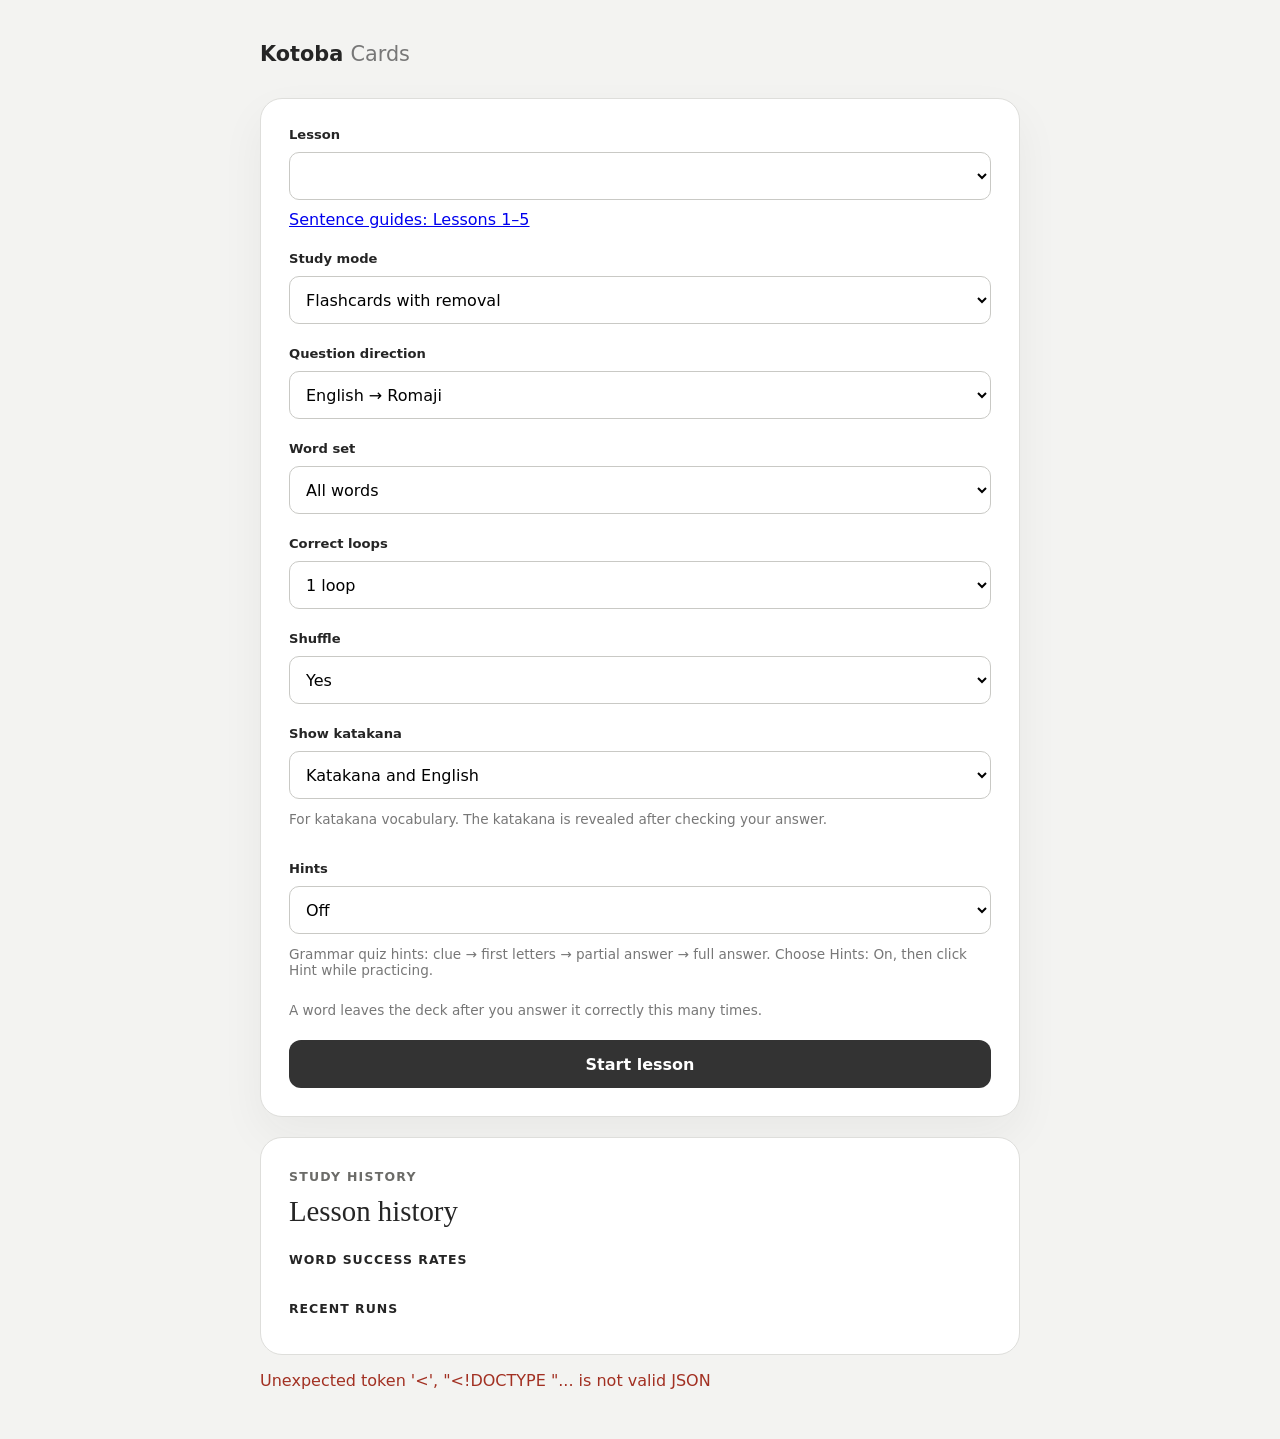
==== static/index.html @ 8a9c60cf "hinters" ====
<!doctype html>
<html lang="en">
  <head>
    <meta charset="utf-8">
    <meta name="viewport" content="width=device-width, initial-scale=1, viewport-fit=cover">
    <meta name="theme-color" content="#f3f3f1">
    <title>Kotoba Cards</title>
    <link rel="stylesheet" href="/static/style.css?v=21">
  </head>
  <body>
    <main>
      <header>
        <a class="brand" href="/">Kotoba <span>Cards</span></a>
        <button id="home-button" class="home-button" aria-label="Home" title="Home" hidden>
          <svg viewBox="0 0 24 24" aria-hidden="true"><path d="M3 11.5 12 4l9 7.5v8a1 1 0 0 1-1 1h-5v-6H9v6H4a1 1 0 0 1-1-1z"/></svg>
        </button>
      </header>

      <section id="home-screen" class="home-screen">
        <div class="setup-card">
          <label for="lesson">Lesson</label>
          <select id="lesson" aria-label="Choose a lesson"></select>

          <fieldset id="oral-parts" hidden>
            <legend>Choose oral test parts</legend>
            <label><input type="checkbox" value="1" checked> Part 1 — Introduction and family (12)</label>
            <label><input type="checkbox" value="2" checked> Part 2 — Japanese study (2)</label>
            <label><input type="checkbox" value="3" checked> Part 3 — Restaurant and teacher questions (12)</label>
            <div class="review-selection-actions"><button id="oral-all" type="button">Select all</button><button id="oral-none" type="button">Clear all</button></div>
            <p class="setup-help">Practice selected parts in order, or choose Shuffle: Yes for random practice.</p>
          </fieldset>

          <fieldset id="grammar-parts" hidden>
            <legend>Choose grammar quiz sections</legend>
            <a class="quiz-vocab-link" href="/?lesson=lesson9-10-quiz-vocab.json">Vocabulary test for this quiz (44 words and forms)</a>
            <label><input type="checkbox" value="1" checked> Part 1: Informal questions and negative answers (4)</label>
            <label><input type="checkbox" value="2" checked> Part 2: Translate the following (5)</label>
            <label><input type="checkbox" value="3" checked> Part 3: Favorite season: fall (2)</label>
            <label><input type="checkbox" value="4" checked> Part 4: Answer in Japanese (2)</label>
            <div class="review-selection-actions"><button id="grammar-all" type="button">Select all</button><button id="grammar-none" type="button">Clear all</button></div>
            <p class="setup-help">Choose one or more sections. Set Shuffle to Yes to practice the selected cards randomly, or No to follow their order.</p>
          </fieldset>

          <fieldset id="review-parts" hidden>
            <legend>Choose review lessons</legend>
            <label><input type="checkbox" value="Lesson 1 — Directions" checked> Lesson 1 — Directions</label>
            <label><input type="checkbox" value="Lesson 2 — Family letter" checked> Lesson 2 — Family letter</label>
            <fieldset id="family-topics"><legend>Lesson 2 sections</legend>
              <label><input type="checkbox" value="Greeting" checked> Greeting (1)</label>
              <label><input type="checkbox" value="Weather" checked> Weather (2)</label>
              <label><input type="checkbox" value="Family members" checked> Family members (1)</label>
              <label><input type="checkbox" value="Where they live" checked> Where they live (2)</label>
              <label><input type="checkbox" value="Ages" checked> Ages (3)</label>
              <label><input type="checkbox" value="Jobs and school" checked> Jobs and school (3)</label>
              <label><input type="checkbox" value="Activities together" checked> Activities together (3)</label>
              <label><input type="checkbox" value="Closing" checked> Closing (3)</label>
            </fieldset>
            <label><input type="checkbox" value="Lesson 3 — Daily routine" checked> Lesson 3 — Daily routine</label>
            <label><input type="checkbox" value="Lesson 4 — Likes and skills" checked> Lesson 4 — Likes and skills</label>
            <label><input type="checkbox" value="Lesson 5 — Clothing and appearance" checked> Lesson 5 — Clothing and appearance</label>
            <div class="review-selection-actions"><button id="review-all" type="button">Select all</button><button id="review-none" type="button">Clear all</button></div>
            <p class="setup-help">Selected lessons are mixed together. Each card keeps its lesson label.</p>
          </fieldset>

          <a href="/static/sentence-guide.html">Sentence guides: Lessons 1–5</a>

          <div id="furigana-setting" hidden>
            <label for="show-furigana">Hiragana above kanji</label>
            <select id="show-furigana"><option value="yes">Show readings</option><option value="no">Hide readings</option></select>
          </div>

          <label for="mode">Study mode</label>
          <select id="mode" aria-label="Choose a study mode">
            <option value="cram">Quiz cram (small batches + fading hints)</option>
            <option value="removal" selected>Flashcards with removal</option>
            <option value="most-wrong">Most wrong cards (top 10)</option>
            <option value="fixed">Fixed loops (remove either way)</option>
            <option value="introduction">Introduction cards (new, then previous)</option>
          </select>

          <label for="direction">Question direction</label>
          <select id="direction" aria-label="Choose a question direction">
            <option value="kanji-romaji">Kanji → Romaji (all readings)</option>
            <option value="kanji-writing">Write kanji (drawing pad)</option>
            <option value="kanji-readings">Kanji → Romaji readings</option>
            <option value="kanji-english">Kanji → English</option>
            <option value="kanji-word-romaji">Kanji words → Romaji</option>
            <option value="kanji-kana">Kanji words → Hiragana</option>
            <option value="kana-english">Hiragana → English</option>
            <option value="katakana-romaji">Katakana → Romaji</option>
            <option value="kana-romaji">Hiragana → Romaji</option>
            <option value="english-kana">English → Hiragana</option>
            <option value="meaning-choice">Romaji → English (multiple choice)</option>
            <option value="english-romaji" selected>English → Romaji</option>
          </select>

          <label for="word-set">Word set</label>
          <select id="word-set" aria-label="Choose which words to practice">
            <option value="all">All words</option>
            <option value="missed">Cards I got wrong</option>
            <option value="crucial">Crucial words (most missed)</option>
          </select>

          <label for="loops">Correct loops</label>
          <select id="loops" aria-label="Choose correct loops">
            <option value="1">1 loop</option>
            <option value="2">2 loops</option>
            <option value="3">3 loops</option>
            <option value="5">5 loops</option>
          </select>

          <label for="shuffle">Shuffle</label>
          <select id="shuffle" aria-label="Choose whether to shuffle">
            <option value="yes">Yes</option>
            <option value="no">No</option>
          </select>

          <p id="oral-order-help" class="setup-help" hidden>Oral questions follow their original order when Shuffle is No. In flashcard mode, missed or hinted answers repeat before the next question. Choose Yes for random practice.</p>

          <label for="show-katakana">Show katakana</label>
          <select id="show-katakana" aria-label="Show katakana in vocabulary questions">
            <option value="yes">Katakana and English</option>
            <option value="only">Katakana only</option>
            <option value="no">English only</option>
          </select>
          <p class="setup-help">For katakana vocabulary. The katakana is revealed after checking your answer.</p>

          <label for="hints">Hints</label>
          <select id="hints" aria-label="Choose whether hints are available">
            <option value="off">Off</option>
            <option value="on">On</option>
            <option value="half">On — half the lesson</option>
          </select>
          <p class="setup-help">Grammar quiz hints: clue → first letters → partial answer → full answer. Choose Hints: On, then click Hint while practicing.</p>
          <p id="mode-help" class="setup-help">A word leaves the deck after you answer it correctly this many times.</p>
          <button id="start-button">Start lesson</button>
        </div>
        <div class="history-card">
          <span class="side-label">Study history</span>
          <h2 id="history-title">Lesson history</h2>
          <p id="history-storage-note" class="setup-help" hidden>Progress stays in this browser. Clearing site data removes it.</p>
          <div id="history-summary" class="history-summary"></div>
          <h3>Word success rates</h3>
          <div id="missed-words" class="missed-words"></div>
          <h3>Recent runs</h3>
          <div id="run-history" class="run-history"></div>
        </div>
      </section>

      <section id="study-screen" class="study-area" aria-live="polite" hidden>
        <p id="progress"></p>
        <div class="card">
          <span class="side-label" id="question-label">Romaji practice</span>
          <div class="prompt">
            <span id="sentence-original" hidden></span>
            <span id="prompt-label">What is the romaji for</span>
            <strong id="prompt-word">—</strong>
          </div>
          <form id="answer-form" autocomplete="off">
            <input id="answer" type="text" aria-label="Romaji answer" placeholder="Your answer…" autocapitalize="none" autocorrect="off" enterkeyhint="done" spellcheck="false">
            <div id="handwriting" hidden>
              <div class="writing-pair">
                <div><span class="writing-label">Your drawing</span><canvas id="kanji-pad" width="600" height="600" aria-label="Draw the kanji with your finger, pen, or mouse"></canvas></div>
                <div><span class="writing-label">Correct kanji</span><div id="kanji-reference" class="kanji-reference" aria-live="polite">?</div></div>
              </div>
              <div class="writing-actions"><button id="undo-stroke" type="button">Undo stroke</button><button id="clear-drawing" type="button">Clear</button></div>
              <p class="setup-help">Draw first, then compare the shapes. You grade your own handwriting.</p>
              <div id="writing-grade" class="writing-actions" hidden><button id="writing-wrong" type="button">Needs practice</button><button id="writing-right" type="button">Got it</button></div>
            </div>
            <div id="meaning-choices" class="meaning-choices" role="group" aria-label="Choose the English meaning" hidden></div>
            <div id="reading-answers" class="reading-answers" hidden></div>
            <button id="hint-button" type="button" hidden>Hint</button>
            <button id="check" type="submit">Check answer</button>
            <button id="retry-button" type="button" hidden>Try again</button>
          </form>
          <div id="result" class="result" aria-live="polite">
            <strong id="result-status"></strong>
            <span id="correction"></span>
          </div>
        </div>
      </section>

      <section id="score-screen" class="score-screen" hidden>
        <div class="setup-card score-card">
          <span class="side-label">Lesson complete</span>
          <strong id="score-percent">100%</strong>
          <p id="score-details"></p>
          <div id="word-chart" class="word-chart" aria-label="Success rate by word"></div>
          <button id="restart-button">Study again</button>
        </div>
      </section>

      <p id="message" class="message" role="alert"></p>
    </main>
    <script src="/static/sentence-practice.js?v=3"></script>
    <script src="/static/handwriting.js?v=1"></script>
    <script src="/static/sentence-guide.js?v=2"></script>
    <script src="/static/app.js?v=87"></script>
  </body>
</html>
---- static/style.css ----
:root {
  color-scheme: light;
  font-family: Inter, ui-rounded, "SF Pro Rounded", system-ui, sans-serif;
  color: #252525;
  background: #f3f3f1;
}

* { box-sizing: border-box; }
[hidden] { display: none !important; }
button, select, input { min-height: 48px; touch-action: manipulation; }
select { width: 100%; min-width: 0; }
.brand { margin-right: auto; align-self: center; color: #252525; text-decoration: none; font-weight: 800; font-size: 1.3rem; }
.brand span { color: #777; font-weight: 400; }
:focus-visible { outline: 3px solid #28714a; outline-offset: 3px; }

body {
  margin: 0;
  min-height: 100vh;
  display: grid;
  place-items: center;
  background: #f3f3f1;
}

main { width: min(92vw, 760px); padding: 42px 0 28px; }

header { display: flex; justify-content: flex-end; gap: 24px; }
label { font-weight: 700; font-size: .82rem; }
select, button { font: inherit; }
select { border: 1px solid #c9c9c5; border-radius: 10px; padding: 9px 30px 9px 12px; background: #fff; }
.home-button { width: 42px; height: 42px; display: grid; place-items: center; border: 1px solid #cacac6; border-radius: 10px; padding: 10px; color: #333; background: #fff; cursor: pointer; }
.home-button svg { width: 100%; height: 100%; fill: currentColor; }

.home-screen, .score-screen { margin-top: 32px; }
.home-screen { display: grid; gap: 20px; }
.home-screen[hidden] { display: none; }
.setup-card { padding: 28px; display: grid; gap: 10px; border: 1px solid #dededb; border-radius: 22px; background: #fff; box-shadow: 0 18px 45px #2222220d; }
.setup-card label:not(:first-child) { margin-top: 12px; }
.setup-help { margin: 2px 0 12px; color: #777; font-size: .85rem; }
.setup-card button { border: 0; border-radius: 12px; padding: 14px; color: #fff; background: #333; font-weight: 750; cursor: pointer; }
.history-card { padding: 28px; border: 1px solid #dededb; border-radius: 22px; background: #fff; }
.history-card h2 { margin: 10px 0 18px; font-family: Georgia, serif; font-size: 1.8rem; font-weight: 500; }
.history-card h3 { margin: 24px 0 10px; font-size: .78rem; letter-spacing: .08em; text-transform: uppercase; }
.history-summary { color: #666; }
.missed-words { display: flex; flex-wrap: wrap; gap: 8px; }
.missed-word { padding: 7px 10px; border-radius: 8px; background: #efefec; font-size: .82rem; }
.run-history { display: grid; gap: 8px; }
.run-row { display: grid; grid-template-columns: 1fr auto; gap: 12px; padding: 10px 0; border-top: 1px solid #ecece8; }
.run-meta { color: #777; font-size: .78rem; }
.run-score { font-weight: 800; font-variant-numeric: tabular-nums; }
.empty-history { color: #888; font-size: .85rem; }

.study-area { margin-top: 32px; }
#progress { color: #686866; font-weight: 650; }
.card {
  width: 100%; min-height: clamp(390px, 48vh, 480px); padding: 28px;
  display: grid; grid-template-rows: auto minmax(100px, 1fr) auto minmax(132px, auto); align-items: center;
  gap: 20px;
  border: 1px solid #dededb; border-radius: 26px; color: #252525; background: #fff;
  box-shadow: 0 18px 45px #22222212;
  transition: transform .18s ease, box-shadow .18s ease;
}
.side-label { align-self: start; justify-self: start; color: #6b6b68; font-size: .78rem; font-weight: 800; letter-spacing: .1em; text-transform: uppercase; }
.prompt { display: flex; flex-direction: column; align-items: center; gap: 5px; color: #777; }
#prompt-word { color: #252525; font-family: Georgia, serif; font-size: clamp(2rem, 7vw, 4rem); font-weight: 500; line-height: 1.12; overflow-wrap: anywhere; text-align: center; }
.card form { width: min(100%, 500px); justify-self: center; display: flex; gap: 10px; }
#answer { min-width: 0; flex: 1; border: 2px solid #cececa; border-radius: 12px; padding: 14px 16px; background: #fff; color: #252525; font: inherit; font-size: 1.15rem; }
#answer:focus { outline: 3px solid #8882; border-color: #555; }
.reading-answers { min-width: 0; flex: 1; display: grid; grid-template-columns: repeat(3, 1fr); gap: 8px; }
.reading-answers[hidden] { display: none; }
.reading-answer { min-width: 0; border: 2px solid #cececa; border-radius: 12px; padding: 14px 10px; background: #fff; color: #252525; font: inherit; font-size: 1.05rem; }
.reading-answer:focus { outline: 3px solid #8882; border-color: #555; }
#check, #hint-button, #retry-button { border: 0; border-radius: 12px; padding: 12px 18px; font-weight: 750; cursor: pointer; }
#check { color: white; background: #333; }
#hint-button, #retry-button { border: 1px solid #cacac6; color: #4f4f4c; background: #f3f3f1; }
.result { min-height: 132px; display: flex; flex-direction: column; align-items: center; justify-content: center; gap: 8px; text-align: center; }
#result-status { font-family: Georgia, serif; font-size: clamp(1.5rem, 5vw, 2.4rem); }
#correction { display: flex; flex-direction: column; gap: 5px; color: #645a50; font-size: 1.1rem; }
.revealed-kana { color: #252525; font-size: 1.6rem; font-weight: 600; }
.result.correct #result-status { color: #28714a; }
.result.incorrect #result-status { color: #a23022; }
.result.hint-visible #correction { color: #755f20; font-weight: 650; }
.hint { color: #978a7b; font-size: .8rem; }
.message { min-height: 24px; color: #a23022; }
.score-card { justify-items: center; padding-block: 50px; text-align: center; }
#score-percent { font-family: Georgia, serif; font-size: clamp(4rem, 14vw, 7rem); font-weight: 500; }
#score-details { color: #666; }
.score-card button { width: min(100%, 300px); }
.word-chart { width: 100%; margin: 18px 0 26px; display: grid; gap: 11px; text-align: left; }
.chart-row { display: grid; grid-template-columns: 1fr minmax(90px, auto); align-items: center; gap: 10px; font-size: .85rem; }
.chart-label { grid-column: 1 / -1; display: grid; gap: 4px; min-width: 0; overflow-wrap: anywhere; font-weight: 700; }
.chart-meaning, .chart-reading { font-weight: 400; line-height: 1.5; }
.chart-reading { color: #666; }
.chart-track { height: 12px; overflow: hidden; border-radius: 99px; background: #e5e5e2; }
.chart-bar { height: 100%; border-radius: inherit; background: #555; }
.chart-value { color: #666; text-align: right; font-variant-numeric: tabular-nums; }

@media (max-width: 560px) {
  body { display: block; min-height: 100svh; }
  main { width: 100%; padding: max(16px, env(safe-area-inset-top)) max(12px, env(safe-area-inset-right)) max(20px, env(safe-area-inset-bottom)) max(12px, env(safe-area-inset-left)); }
  header { align-items: center; flex-direction: row; }
  .home-screen, .study-area, .score-screen { margin-top: 18px; }
  .setup-card, .history-card, .card { padding: 18px; border-radius: 18px; min-width: 0; }
  .card { min-height: 0; grid-template-rows: auto auto auto auto; gap: 16px; }
  .prompt { padding-block: 10px; }
  .result { min-height: 0; overflow-wrap: anywhere; }
  .result:has(#result-status:empty):has(#correction:empty) { display: none; }
  .missed-word, .run-row > div { min-width: 0; overflow-wrap: anywhere; }
  .chart-row { grid-template-columns: 1fr auto; }
  .chart-label { grid-column: 1 / -1; white-space: normal; overflow-wrap: anywhere; }
  .card form { flex-direction: column; }
  .reading-answers { grid-template-columns: 1fr; }
  .home-button { width: 48px; height: 48px; }
}

.sentence-card #prompt-word { font-family: inherit; font-size: clamp(1.15rem, 2.5vw, 1.5rem); line-height: 1.4; }
#sentence-original { white-space: pre-line; color: #444; text-align: center; margin-bottom: 16px; }
.sentence-card form { width: 100%; flex-wrap: wrap; }
.sentence-card #answer { flex-basis: 100%; }
.sentence-tokens { display: flex; flex-wrap: wrap; justify-content: center; gap: 7px; }
.sentence-tokens > span { padding: 4px 8px; border-radius: 6px; overflow-wrap: anywhere; }
.token-correct { color: #14532d; background: #dcfce7; border: 1px solid #16803d; }
.token-incorrect { color: #991b1b; background: #fee2e2; border: 1px solid #c02626; }

.sentence-kana { display: flex; flex-wrap: wrap; justify-content: center; align-items: center; gap: 5px; font-size: 1.3rem; }
.sentence-kana > span { padding: 3px 6px; border-radius: 5px; }
.sentence-kana > span { max-width: 190px; }
.sentence-kana small { display: block; font-size: .8rem; font-weight: 400; line-height: 1.4; margin-top: 4px; }
.sentence-explanation { margin-top: 12px; font-size: 1rem; line-height: 1.6; color: #444; }
.verb-breakdown { margin-top: 18px; text-align: left; font-size: 1rem; line-height: 1.6; color: #333; overflow-wrap: anywhere; }
.verb-breakdown h3 { margin: 0 0 10px; font-size: 1.05rem; }
.verb-detail { padding: 14px; margin-top: 10px; border: 1px solid #dededb; border-radius: 12px; background: #f7f7f5; }
.verb-detail p { margin: 4px 0; }
.card > *, #correction, .verb-breakdown { min-width: 0; max-width: 100%; }
@media (max-width: 560px) {
  .card form > * { width: 100%; max-width: 100%; }
}
.writing-card form { width: 100%; flex-wrap: wrap; }
#handwriting { width: 100%; flex-basis: 100%; }
.writing-pair { display: grid; grid-template-columns: 1fr 1fr; gap: 12px; }
.writing-pair > div { min-width: 0; }
.writing-label { display: block; margin-bottom: 8px; color: #666; font-size: .85rem; }
#kanji-pad, .kanji-reference { width: 100%; aspect-ratio: 1; border: 2px solid #cececa; border-radius: 12px; background: #fff; }
#kanji-pad { display: block; touch-action: none; cursor: crosshair; }
.kanji-reference { display: grid; place-items: center; font-family: 'Noto Serif CJK JP', 'Yu Mincho', serif; font-size: clamp(5rem, 22vw, 12rem); line-height: 1; }
.writing-actions { display: flex; gap: 10px; margin: 12px 0; }
.writing-actions button { flex: 1; padding: 10px; border: 1px solid #cacac6; border-radius: 10px; font: inherit; cursor: pointer; }
#writing-right { background: #28714a; color: white; }
.writing-actions button:disabled { opacity: .45; cursor: default; }
.sentence-guide { margin-top: 18px; padding: 16px; border: 1px solid #dededb; border-radius: 12px; background: #f7f7f5; text-align: left; font-size: 1rem; line-height: 1.65; overflow-wrap: anywhere; }
.sentence-guide h3 { margin: 0 0 10px; font-size: 1.05rem; }
.sentence-guide p { margin: 12px 0; }
.guide-page { line-height: 1.65; }
.guide-page header { align-items: center; flex-wrap: wrap; }
.guide-card { padding: 18px; margin: 16px 0; background: white; border: 1px solid #dededb; border-radius: 16px; overflow-wrap: anywhere; }
.guide-card summary { cursor: pointer; font-weight: 700; min-height: 44px; }
.guide-japanese { font-size: 1.2rem; }
.guide-romaji { color: #555; }

#review-parts, #grammar-parts { min-width: 0; margin: 12px 0; border: 1px solid #dededb; border-radius: 12px; padding: 14px; }
#review-parts legend, #grammar-parts legend { font-weight: 700; }
#review-parts label, #grammar-parts label { display: flex; align-items: center; gap: 10px; min-height: 48px; margin: 0; font-weight: 500; }
#review-parts input, #grammar-parts input { width: 22px; height: 22px; min-height: 22px; flex-shrink: 0; accent-color: #28714a; }
.review-selection-actions { display: flex; flex-wrap: wrap; gap: 10px; margin: 10px 0; }

#family-topics { margin: 0 0 12px 24px; padding: 8px 12px; border: 0; border-left: 2px solid #dededb; min-width: 0; }
#family-topics legend { font-size: .85rem; color: #666; }

.meaning-choices { width: 100%; display: grid; gap: 12px; }
.meaning-choices button { min-height: 52px; padding: 14px; white-space: normal; text-align: left; background: #f3f3f1; color: #242424; border: 2px solid #cececa; }
.meaning-choices button:focus-visible { outline: 3px solid #26754e; outline-offset: 3px; }
.meaning-choices button:disabled { opacity: 1; }
.meaning-choices .choice-correct { background: #dcfce7; border-color: #26754e; }
.meaning-choices .choice-wrong { background: #fee2e2; border-color: #b42318; }
.card form:has(.meaning-choices:not([hidden])) { flex-wrap: wrap; }

#oral-parts { display: grid; gap: 12px; border: 1px solid #cececa; border-radius: 12px; padding: 16px; }
#oral-parts label { display: flex; align-items: center; gap: 10px; margin: 0; }
#oral-parts input { width: 20px; min-height: 20px; flex-shrink: 0; }

.oral-question #prompt-word { white-space: pre-line; }

/* Grammar sections follow the same compact controls as the review picker. */
#grammar-parts { padding: 12px; background: #f7f7f5; }
#grammar-parts legend { padding: 0 6px; font-size: .88rem; }
#grammar-parts label {
  padding: 10px 8px;
  border-radius: 8px;
  font-size: .9rem;
  line-height: 1.5;
  cursor: pointer;
  overflow-wrap: anywhere;
}
#grammar-parts label:hover { background: #ecece8; }
#grammar-parts label:has(input:checked) { background: #e8f1eb; }
#grammar-parts label + label { margin-top: 4px; }
#grammar-parts .review-selection-actions { gap: 8px; margin: 12px 0; }
#grammar-parts .review-selection-actions button {
  flex: 1;
  border: 1px solid #c9c9c5;
  padding: 9px 12px;
  background: #fff;
  color: #444;
  font-size: .85rem;
  font-weight: 600;
}
#grammar-parts .review-selection-actions button:hover { background: #efefec; }
#grammar-parts .setup-help { margin: 0; line-height: 1.5; color: #60605d; }
#furigana-setting { display: grid; gap: 10px; margin-top: 12px; }
#furigana-setting label { margin: 0; }
#furigana-setting select { font-weight: 400; }
#sentence-original:has(ruby) { line-height: 2.4; }
ruby { ruby-position: over; ruby-align: center; }
rt { font-size: .6em; font-weight: 400; color: #60605d; }
.sentence-kana:has(ruby) { align-items: stretch; gap: 10px 6px; }
.sentence-kana > span:has(ruby) { padding-top: 12px; }

.sentence-kana > span:has(.token-form-note) { max-width: min(100%, 290px); }
.sentence-kana .token-form-note {
  margin-top: 10px;
  padding-top: 8px;
  border-top: 1px solid currentColor;
  text-align: left;
  line-height: 1.55;
}

.quiz-vocab-link { display: block; margin: 4px 0 12px; color: #246541; font-size: .9rem; line-height: 1.5; text-underline-offset: 3px; }
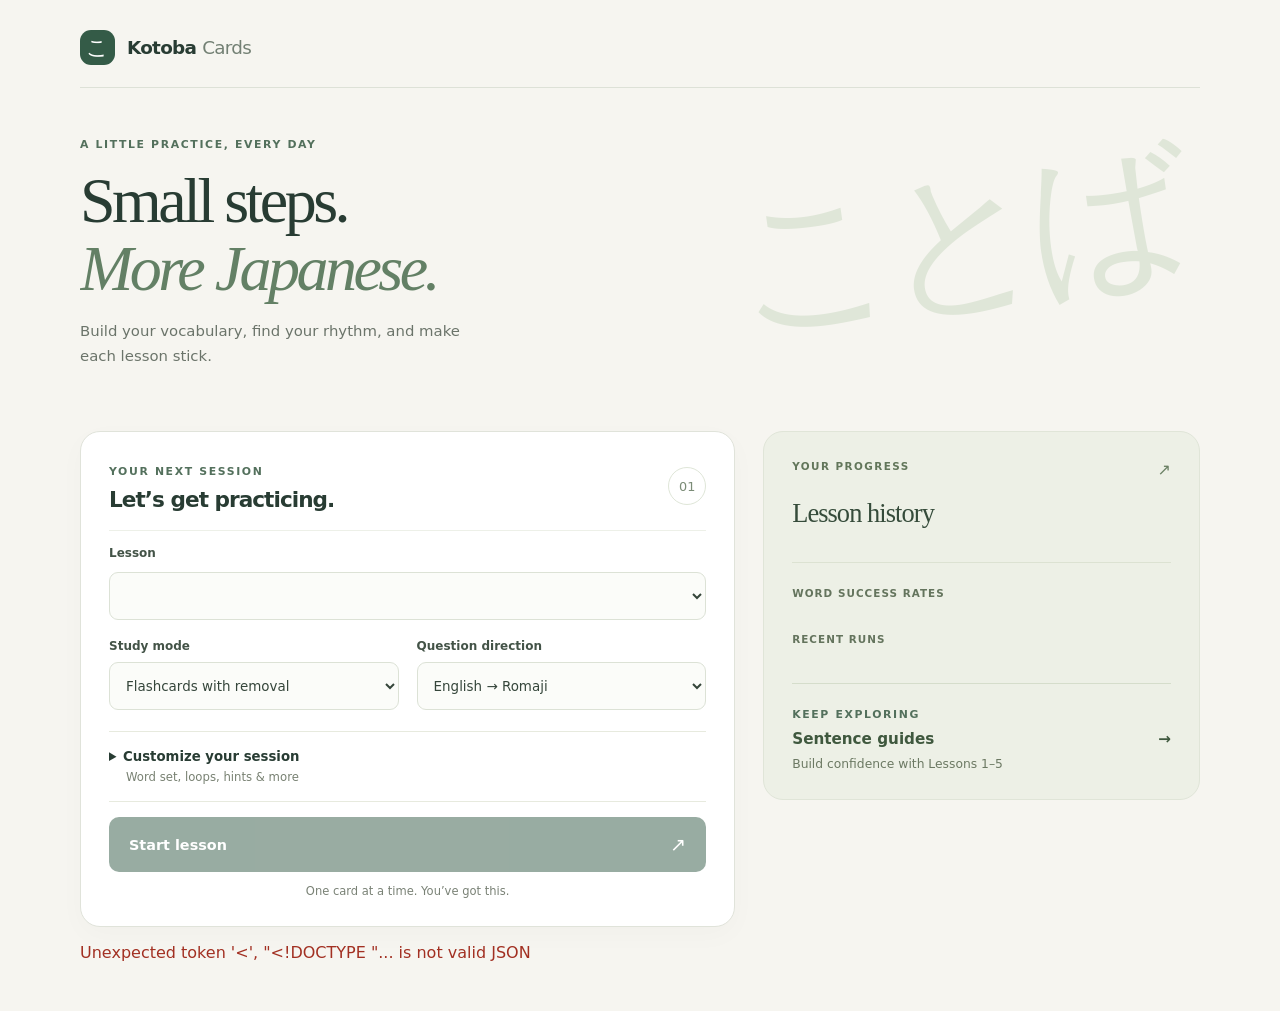
==== commit bfe1ac6d: "Improve initial study setup UI and remove em dashes" ====
--- a/static/index.html
+++ b/static/index.html
@@ -5,27 +5,34 @@
     <meta name="viewport" content="width=device-width, initial-scale=1, viewport-fit=cover">
     <meta name="theme-color" content="#f3f3f1">
     <title>Kotoba Cards</title>
-    <link rel="stylesheet" href="/static/style.css?v=21">
+    <link rel="stylesheet" href="/static/style.css?v=22">
   </head>
-  <body>
+  <body class="cards-app">
     <main>
       <header>
-        <a class="brand" href="/">Kotoba <span>Cards</span></a>
+        <a class="brand" href="/"><span class="brand-mark" aria-hidden="true">こ</span> Kotoba <span>Cards</span></a>
         <button id="home-button" class="home-button" aria-label="Home" title="Home" hidden>
           <svg viewBox="0 0 24 24" aria-hidden="true"><path d="M3 11.5 12 4l9 7.5v8a1 1 0 0 1-1 1h-5v-6H9v6H4a1 1 0 0 1-1-1z"/></svg>
         </button>
       </header>
 
-      <section id="home-screen" class="home-screen">
+      <section id="home-screen" class="home-screen" aria-labelledby="welcome-title">
+        <div class="home-intro">
+          <span class="eyebrow">A little practice, every day</span>
+          <h1 id="welcome-title">Small steps.<br><em>More Japanese.</em></h1>
+          <p>Build your vocabulary, find your rhythm, and make each lesson stick.</p>
+          <span class="intro-japanese" lang="ja" aria-hidden="true">ことば</span>
+        </div>
         <div class="setup-card">
+          <div class="setup-heading"><div><span class="eyebrow">Your next session</span><h2>Let’s get practicing.</h2></div><span class="step-badge" aria-hidden="true">01</span></div>
           <label for="lesson">Lesson</label>
           <select id="lesson" aria-label="Choose a lesson"></select>
 
           <fieldset id="oral-parts" hidden>
             <legend>Choose oral test parts</legend>
-            <label><input type="checkbox" value="1" checked> Part 1 — Introduction and family (12)</label>
-            <label><input type="checkbox" value="2" checked> Part 2 — Japanese study (2)</label>
-            <label><input type="checkbox" value="3" checked> Part 3 — Restaurant and teacher questions (12)</label>
+            <label><input type="checkbox" value="1" checked> Part 1: Introduction and family (12)</label>
+            <label><input type="checkbox" value="2" checked> Part 2: Japanese study (2)</label>
+            <label><input type="checkbox" value="3" checked> Part 3: Restaurant and teacher questions (12)</label>
             <div class="review-selection-actions"><button id="oral-all" type="button">Select all</button><button id="oral-none" type="button">Clear all</button></div>
             <p class="setup-help">Practice selected parts in order, or choose Shuffle: Yes for random practice.</p>
           </fieldset>
@@ -43,8 +50,8 @@
 
           <fieldset id="review-parts" hidden>
             <legend>Choose review lessons</legend>
-            <label><input type="checkbox" value="Lesson 1 — Directions" checked> Lesson 1 — Directions</label>
-            <label><input type="checkbox" value="Lesson 2 — Family letter" checked> Lesson 2 — Family letter</label>
+            <label><input type="checkbox" value="Lesson 1 — Directions" checked> Lesson 1: Directions</label>
+            <label><input type="checkbox" value="Lesson 2 — Family letter" checked> Lesson 2: Family letter</label>
             <fieldset id="family-topics"><legend>Lesson 2 sections</legend>
               <label><input type="checkbox" value="Greeting" checked> Greeting (1)</label>
               <label><input type="checkbox" value="Weather" checked> Weather (2)</label>
@@ -55,20 +62,20 @@
               <label><input type="checkbox" value="Activities together" checked> Activities together (3)</label>
               <label><input type="checkbox" value="Closing" checked> Closing (3)</label>
             </fieldset>
-            <label><input type="checkbox" value="Lesson 3 — Daily routine" checked> Lesson 3 — Daily routine</label>
-            <label><input type="checkbox" value="Lesson 4 — Likes and skills" checked> Lesson 4 — Likes and skills</label>
-            <label><input type="checkbox" value="Lesson 5 — Clothing and appearance" checked> Lesson 5 — Clothing and appearance</label>
+            <label><input type="checkbox" value="Lesson 3 — Daily routine" checked> Lesson 3: Daily routine</label>
+            <label><input type="checkbox" value="Lesson 4 — Likes and skills" checked> Lesson 4: Likes and skills</label>
+            <label><input type="checkbox" value="Lesson 5 — Clothing and appearance" checked> Lesson 5: Clothing and appearance</label>
             <div class="review-selection-actions"><button id="review-all" type="button">Select all</button><button id="review-none" type="button">Clear all</button></div>
             <p class="setup-help">Selected lessons are mixed together. Each card keeps its lesson label.</p>
           </fieldset>
 
-          <a href="/static/sentence-guide.html">Sentence guides: Lessons 1–5</a>
 
           <div id="furigana-setting" hidden>
             <label for="show-furigana">Hiragana above kanji</label>
             <select id="show-furigana"><option value="yes">Show readings</option><option value="no">Hide readings</option></select>
           </div>
 
+          <div class="setup-field">
           <label for="mode">Study mode</label>
           <select id="mode" aria-label="Choose a study mode">
             <option value="cram">Quiz cram (small batches + fading hints)</option>
@@ -77,7 +84,9 @@
             <option value="fixed">Fixed loops (remove either way)</option>
             <option value="introduction">Introduction cards (new, then previous)</option>
           </select>
-
+          </div>
+
+          <div class="setup-field">
           <label for="direction">Question direction</label>
           <select id="direction" aria-label="Choose a question direction">
             <option value="kanji-romaji">Kanji → Romaji (all readings)</option>
@@ -93,7 +102,11 @@
             <option value="meaning-choice">Romaji → English (multiple choice)</option>
             <option value="english-romaji" selected>English → Romaji</option>
           </select>
-
+          </div>
+
+          <details class="session-options">
+            <summary>Customize your session <span>Word set, loops, hints &amp; more</span></summary>
+            <div class="options-content">
           <label for="word-set">Word set</label>
           <select id="word-set" aria-label="Choose which words to practice">
             <option value="all">All words</option>
@@ -129,14 +142,17 @@
           <select id="hints" aria-label="Choose whether hints are available">
             <option value="off">Off</option>
             <option value="on">On</option>
-            <option value="half">On — half the lesson</option>
+            <option value="half">On: half the lesson</option>
           </select>
           <p class="setup-help">Grammar quiz hints: clue → first letters → partial answer → full answer. Choose Hints: On, then click Hint while practicing.</p>
           <p id="mode-help" class="setup-help">A word leaves the deck after you answer it correctly this many times.</p>
-          <button id="start-button">Start lesson</button>
+            </div>
+          </details>
+          <button id="start-button">Start lesson <span aria-hidden="true">↗</span></button>
+          <p class="start-note">One card at a time. You’ve got this.</p>
         </div>
         <div class="history-card">
-          <span class="side-label">Study history</span>
+          <div class="history-heading"><span class="side-label">Your progress</span><span aria-hidden="true">↗</span></div>
           <h2 id="history-title">Lesson history</h2>
           <p id="history-storage-note" class="setup-help" hidden>Progress stays in this browser. Clearing site data removes it.</p>
           <div id="history-summary" class="history-summary"></div>
@@ -144,6 +160,7 @@
           <div id="missed-words" class="missed-words"></div>
           <h3>Recent runs</h3>
           <div id="run-history" class="run-history"></div>
+          <a class="guide-link" href="/static/sentence-guide.html"><span class="eyebrow">Keep exploring</span><strong>Sentence guides <span aria-hidden="true">→</span></strong><span>Build confidence with Lessons 1–5</span></a>
         </div>
       </section>
 
@@ -154,7 +171,7 @@
           <div class="prompt">
             <span id="sentence-original" hidden></span>
             <span id="prompt-label">What is the romaji for</span>
-            <strong id="prompt-word">—</strong>
+            <strong id="prompt-word"></strong>
           </div>
           <form id="answer-form" autocomplete="off">
             <input id="answer" type="text" aria-label="Romaji answer" placeholder="Your answer…" autocapitalize="none" autocorrect="off" enterkeyhint="done" spellcheck="false">
--- a/static/style.css
+++ b/static/style.css
@@ -224,3 +224,68 @@
 }
 
 .quiz-vocab-link { display: block; margin: 4px 0 12px; color: #246541; font-size: .9rem; line-height: 1.5; text-underline-offset: 3px; }
+
+/* A calm, focused entry into a study session. */
+.cards-app { background: #f6f5f0; color: #283c33; }
+.cards-app main:has(#home-screen:not([hidden])) { width: min(1120px, 92vw); padding-top: 30px; }
+.cards-app header { align-items: center; padding-bottom: 22px; border-bottom: 1px solid #dde1d7; }
+.cards-app .brand { display: flex; align-items: center; gap: 6px; color: #283c33; font-size: 1.15rem; letter-spacing: -.04em; }
+.cards-app .brand > span:not(.brand-mark) { color: #738074; }
+.cards-app .brand-mark { display: inline-grid; place-items: center; width: 35px; height: 35px; margin-right: 6px; border-radius: 11px; background: #345b47; color: #fff; font-size: 1.35rem; font-weight: 500; }
+.cards-app .home-screen { grid-template-columns: minmax(0, 1.5fr) minmax(0, 1fr); gap: 28px; margin-top: 0; align-items: start; }
+.home-intro { position: relative; grid-column: 1 / -1; padding: 45px 0 34px; overflow: hidden; }
+.eyebrow { color: #53705c; text-transform: uppercase; font-size: .68rem; font-weight: 750; letter-spacing: .15em; }
+.home-intro h1 { position: relative; z-index: 1; margin: 15px 0; font-family: Georgia, 'Times New Roman', serif; font-size: clamp(2.8rem, 5vw, 4.2rem); line-height: 1.06; font-weight: 400; letter-spacing: -.055em; }
+.home-intro h1 em { color: #638065; font-weight: 400; }
+.home-intro p { position: relative; z-index: 1; max-width: 390px; margin: 16px 0 0; color: #6b746a; font-size: .93rem; line-height: 1.7; }
+.intro-japanese { position: absolute; right: 24px; top: 45px; color: #dfe6d8; font-family: 'Yu Mincho', serif; font-size: clamp(5rem, 13vw, 10rem); letter-spacing: -.1em; transform: rotate(-8deg); user-select: none; }
+.cards-app .home-screen .setup-card { grid-template-columns: 1fr 1fr; gap: 12px 18px; padding: 28px; border: 1px solid #e0e3da; border-radius: 20px; box-shadow: 0 8px 28px #283c3306; }
+.home-screen .setup-card > * { grid-column: 1 / -1; min-width: 0; }
+.home-screen .setup-card > .setup-field { grid-column: auto; display: grid; align-content: start; gap: 9px; margin-top: 7px; }
+.setup-heading { display: flex; align-items: center; justify-content: space-between; padding-bottom: 18px; margin-bottom: 3px; border-bottom: 1px solid #edf0e8; gap: 12px; }
+.setup-heading h2 { margin: 8px 0 0; font-size: 1.35rem; font-weight: 650; letter-spacing: -.045em; }
+.step-badge { display: grid; place-items: center; width: 38px; height: 38px; flex-shrink: 0; border: 1px solid #dfe6d8; border-radius: 50%; color: #7b8c77; font-size: .8rem; }
+.home-screen .setup-card label { color: #435347; margin-top: 0; font-size: .75rem; }
+.home-screen select { color: #35463b; border-color: #dce2d6; border-radius: 9px; background-color: #fbfcf9; font-size: .84rem; padding-block: 12px; cursor: pointer; }
+.home-screen select:disabled { opacity: .6; cursor: default; }
+.session-options { margin: 9px 0 3px; border-top: 1px solid #e7eade; border-bottom: 1px solid #e7eade; }
+.session-options summary { padding: 17px 0; cursor: pointer; font-size: .83rem; font-weight: 650; }
+.session-options summary > span { display: block; margin: 6px 0 0 17px; color: #788172; font-size: .73rem; font-weight: 400; }
+.options-content { display: grid; gap: 9px; padding-bottom: 18px; }
+.home-screen .options-content label:not(:first-child) { margin-top: 8px; }
+.home-screen .setup-help { line-height: 1.6; font-size: .77rem; color: #697365; }
+.cards-app #start-button { display: flex; align-items: center; justify-content: space-between; padding: 16px 20px; background: #345b47; border-radius: 10px; font-size: .9rem; transition: background .15s, transform .15s; }
+.cards-app #start-button:hover { background: #264634; transform: translateY(-1px); }
+.cards-app #start-button:disabled { opacity: .5; cursor: default; transform: none; }
+#start-button > span { font-size: 1.2rem; font-weight: 400; }
+.start-note { text-align: center; color: #7a8276; font-size: .72rem; margin: 0; }
+.cards-app .history-card { padding: 28px; background: #edf0e6; border: 1px solid #e0e5d8; border-radius: 20px; }
+.history-heading { display: flex; justify-content: space-between; align-items: center; color: #6b8064; }
+.history-heading .side-label { color: #62765a; font-size: .65rem; letter-spacing: .14em; }
+.cards-app .history-card h2 { margin: 18px 0 12px; font-size: 1.65rem; line-height: 1.25; letter-spacing: -.035em; color: #354b3a; overflow-wrap: anywhere; }
+.cards-app .history-summary { color: #5f7058; font-size: .83rem; padding-bottom: 20px; border-bottom: 1px solid #dce2d2; }
+.cards-app .history-card h3 { color: #64745d; font-size: .65rem; letter-spacing: .1em; margin-top: 24px; }
+.cards-app .empty-history { color: #697660; font-size: .8rem; line-height: 1.6; }
+.cards-app .missed-word { background: #fff9; color: #455d43; line-height: 1.5; overflow-wrap: anywhere; }
+.cards-app .run-row { border-color: #dce2d2; font-size: .82rem; }
+.cards-app .run-meta { overflow-wrap: anywhere; line-height: 1.5; }
+.guide-link { display: grid; gap: 9px; padding-top: 24px; margin-top: 28px; border-top: 1px solid #d5ddcb; color: #3f583e; text-decoration: none; }
+.guide-link strong { display: flex; justify-content: space-between; font-size: .95rem; font-weight: 600; }
+.guide-link > span:last-child { color: #6c7963; font-size: .77rem; }
+.guide-link:hover strong { text-decoration: underline; text-underline-offset: 4px; }
+@media (max-width: 760px) {
+  .cards-app .home-screen { grid-template-columns: 1fr; gap: 20px; }
+  .home-intro { padding: 32px 0 12px; }
+  .intro-japanese { right: 8px; top: 35px; opacity: .65; }
+  .home-intro p { max-width: 300px; }
+}
+@media (max-width: 560px) {
+  .cards-app main:has(#home-screen:not([hidden])) { width: 100%; padding: max(20px, env(safe-area-inset-top)) 18px 24px; }
+  .cards-app .home-screen .setup-card, .cards-app .history-card { padding: 22px; }
+  .cards-app .home-screen .setup-card { grid-template-columns: 1fr; }
+  .intro-japanese { right: -6px; top: 66px; font-size: 5rem; opacity: .45; }
+  .home-intro p { font-size: .86rem; }
+}
+@media (prefers-reduced-motion: reduce) {
+  .cards-app #start-button { transition: none; }
+}
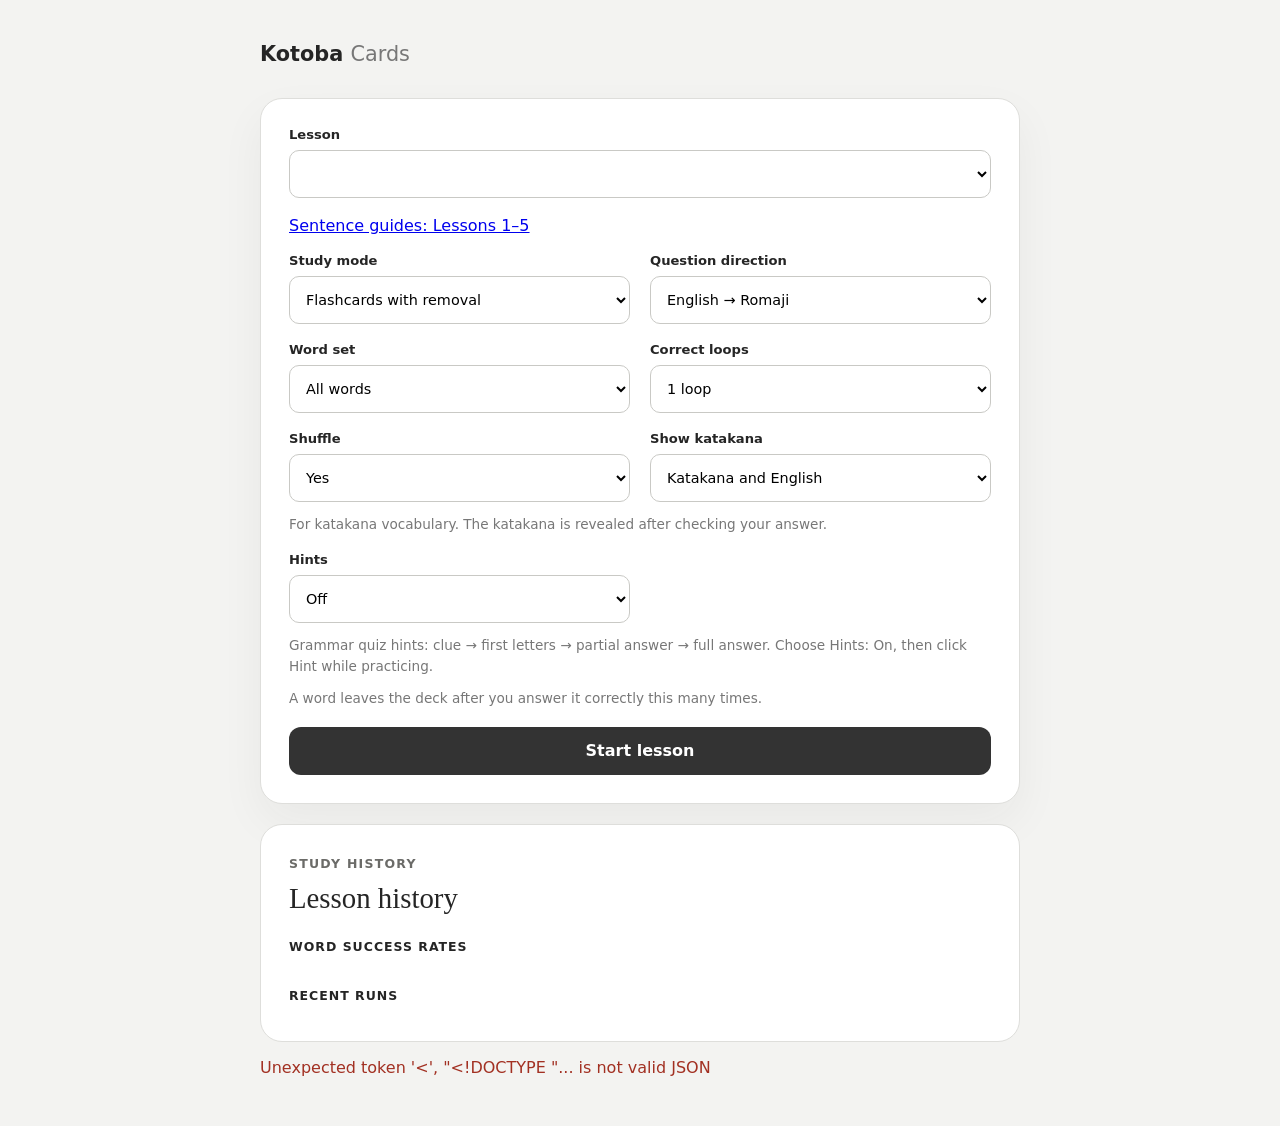
==== commit 824e282d: "Simplify home screen and arrange dropdowns side by side" ====
--- a/static/index.html
+++ b/static/index.html
@@ -5,28 +5,23 @@
     <meta name="viewport" content="width=device-width, initial-scale=1, viewport-fit=cover">
     <meta name="theme-color" content="#f3f3f1">
     <title>Kotoba Cards</title>
-    <link rel="stylesheet" href="/static/style.css?v=22">
+    <link rel="stylesheet" href="/static/style.css?v=23">
   </head>
-  <body class="cards-app">
+  <body>
     <main>
       <header>
-        <a class="brand" href="/"><span class="brand-mark" aria-hidden="true">こ</span> Kotoba <span>Cards</span></a>
+        <a class="brand" href="/">Kotoba <span>Cards</span></a>
         <button id="home-button" class="home-button" aria-label="Home" title="Home" hidden>
           <svg viewBox="0 0 24 24" aria-hidden="true"><path d="M3 11.5 12 4l9 7.5v8a1 1 0 0 1-1 1h-5v-6H9v6H4a1 1 0 0 1-1-1z"/></svg>
         </button>
       </header>
 
-      <section id="home-screen" class="home-screen" aria-labelledby="welcome-title">
-        <div class="home-intro">
-          <span class="eyebrow">A little practice, every day</span>
-          <h1 id="welcome-title">Small steps.<br><em>More Japanese.</em></h1>
-          <p>Build your vocabulary, find your rhythm, and make each lesson stick.</p>
-          <span class="intro-japanese" lang="ja" aria-hidden="true">ことば</span>
-        </div>
+      <section id="home-screen" class="home-screen">
         <div class="setup-card">
-          <div class="setup-heading"><div><span class="eyebrow">Your next session</span><h2>Let’s get practicing.</h2></div><span class="step-badge" aria-hidden="true">01</span></div>
-          <label for="lesson">Lesson</label>
-          <select id="lesson" aria-label="Choose a lesson"></select>
+          <div class="setup-field setup-field-wide">
+            <label for="lesson">Lesson</label>
+            <select id="lesson" aria-label="Choose a lesson"></select>
+          </div>
 
           <fieldset id="oral-parts" hidden>
             <legend>Choose oral test parts</legend>
@@ -69,6 +64,7 @@
             <p class="setup-help">Selected lessons are mixed together. Each card keeps its lesson label.</p>
           </fieldset>
 
+          <a href="/static/sentence-guide.html">Sentence guides: Lessons 1–5</a>
 
           <div id="furigana-setting" hidden>
             <label for="show-furigana">Hiragana above kanji</label>
@@ -76,83 +72,87 @@
           </div>
 
           <div class="setup-field">
-          <label for="mode">Study mode</label>
-          <select id="mode" aria-label="Choose a study mode">
-            <option value="cram">Quiz cram (small batches + fading hints)</option>
-            <option value="removal" selected>Flashcards with removal</option>
-            <option value="most-wrong">Most wrong cards (top 10)</option>
-            <option value="fixed">Fixed loops (remove either way)</option>
-            <option value="introduction">Introduction cards (new, then previous)</option>
-          </select>
-          </div>
-
-          <div class="setup-field">
-          <label for="direction">Question direction</label>
-          <select id="direction" aria-label="Choose a question direction">
-            <option value="kanji-romaji">Kanji → Romaji (all readings)</option>
-            <option value="kanji-writing">Write kanji (drawing pad)</option>
-            <option value="kanji-readings">Kanji → Romaji readings</option>
-            <option value="kanji-english">Kanji → English</option>
-            <option value="kanji-word-romaji">Kanji words → Romaji</option>
-            <option value="kanji-kana">Kanji words → Hiragana</option>
-            <option value="kana-english">Hiragana → English</option>
-            <option value="katakana-romaji">Katakana → Romaji</option>
-            <option value="kana-romaji">Hiragana → Romaji</option>
-            <option value="english-kana">English → Hiragana</option>
-            <option value="meaning-choice">Romaji → English (multiple choice)</option>
-            <option value="english-romaji" selected>English → Romaji</option>
-          </select>
-          </div>
-
-          <details class="session-options">
-            <summary>Customize your session <span>Word set, loops, hints &amp; more</span></summary>
-            <div class="options-content">
-          <label for="word-set">Word set</label>
-          <select id="word-set" aria-label="Choose which words to practice">
-            <option value="all">All words</option>
-            <option value="missed">Cards I got wrong</option>
-            <option value="crucial">Crucial words (most missed)</option>
-          </select>
-
-          <label for="loops">Correct loops</label>
-          <select id="loops" aria-label="Choose correct loops">
-            <option value="1">1 loop</option>
-            <option value="2">2 loops</option>
-            <option value="3">3 loops</option>
-            <option value="5">5 loops</option>
-          </select>
-
-          <label for="shuffle">Shuffle</label>
-          <select id="shuffle" aria-label="Choose whether to shuffle">
-            <option value="yes">Yes</option>
-            <option value="no">No</option>
-          </select>
+            <label for="mode">Study mode</label>
+            <select id="mode" aria-label="Choose a study mode">
+              <option value="cram">Quiz cram (small batches + fading hints)</option>
+              <option value="removal" selected>Flashcards with removal</option>
+              <option value="most-wrong">Most wrong cards (top 10)</option>
+              <option value="fixed">Fixed loops (remove either way)</option>
+              <option value="introduction">Introduction cards (new, then previous)</option>
+            </select>
+          </div>
+
+          <div class="setup-field">
+            <label for="direction">Question direction</label>
+            <select id="direction" aria-label="Choose a question direction">
+              <option value="kanji-romaji">Kanji → Romaji (all readings)</option>
+              <option value="kanji-writing">Write kanji (drawing pad)</option>
+              <option value="kanji-readings">Kanji → Romaji readings</option>
+              <option value="kanji-english">Kanji → English</option>
+              <option value="kanji-word-romaji">Kanji words → Romaji</option>
+              <option value="kanji-kana">Kanji words → Hiragana</option>
+              <option value="kana-english">Hiragana → English</option>
+              <option value="katakana-romaji">Katakana → Romaji</option>
+              <option value="kana-romaji">Hiragana → Romaji</option>
+              <option value="english-kana">English → Hiragana</option>
+              <option value="meaning-choice">Romaji → English (multiple choice)</option>
+              <option value="english-romaji" selected>English → Romaji</option>
+            </select>
+          </div>
+
+          <div class="setup-field">
+            <label for="word-set">Word set</label>
+            <select id="word-set" aria-label="Choose which words to practice">
+              <option value="all">All words</option>
+              <option value="missed">Cards I got wrong</option>
+              <option value="crucial">Crucial words (most missed)</option>
+            </select>
+          </div>
+
+          <div class="setup-field">
+            <label for="loops">Correct loops</label>
+            <select id="loops" aria-label="Choose correct loops">
+              <option value="1">1 loop</option>
+              <option value="2">2 loops</option>
+              <option value="3">3 loops</option>
+              <option value="5">5 loops</option>
+            </select>
+          </div>
+
+          <div class="setup-field">
+            <label for="shuffle">Shuffle</label>
+            <select id="shuffle" aria-label="Choose whether to shuffle">
+              <option value="yes">Yes</option>
+              <option value="no">No</option>
+            </select>
+          </div>
 
           <p id="oral-order-help" class="setup-help" hidden>Oral questions follow their original order when Shuffle is No. In flashcard mode, missed or hinted answers repeat before the next question. Choose Yes for random practice.</p>
 
-          <label for="show-katakana">Show katakana</label>
-          <select id="show-katakana" aria-label="Show katakana in vocabulary questions">
-            <option value="yes">Katakana and English</option>
-            <option value="only">Katakana only</option>
-            <option value="no">English only</option>
-          </select>
+          <div class="setup-field">
+            <label for="show-katakana">Show katakana</label>
+            <select id="show-katakana" aria-label="Show katakana in vocabulary questions">
+              <option value="yes">Katakana and English</option>
+              <option value="only">Katakana only</option>
+              <option value="no">English only</option>
+            </select>
+          </div>
           <p class="setup-help">For katakana vocabulary. The katakana is revealed after checking your answer.</p>
 
-          <label for="hints">Hints</label>
-          <select id="hints" aria-label="Choose whether hints are available">
-            <option value="off">Off</option>
-            <option value="on">On</option>
-            <option value="half">On: half the lesson</option>
-          </select>
+          <div class="setup-field">
+            <label for="hints">Hints</label>
+            <select id="hints" aria-label="Choose whether hints are available">
+              <option value="off">Off</option>
+              <option value="on">On</option>
+              <option value="half">On: half the lesson</option>
+            </select>
+          </div>
           <p class="setup-help">Grammar quiz hints: clue → first letters → partial answer → full answer. Choose Hints: On, then click Hint while practicing.</p>
           <p id="mode-help" class="setup-help">A word leaves the deck after you answer it correctly this many times.</p>
-            </div>
-          </details>
-          <button id="start-button">Start lesson <span aria-hidden="true">↗</span></button>
-          <p class="start-note">One card at a time. You’ve got this.</p>
+          <button id="start-button">Start lesson</button>
         </div>
         <div class="history-card">
-          <div class="history-heading"><span class="side-label">Your progress</span><span aria-hidden="true">↗</span></div>
+          <span class="side-label">Study history</span>
           <h2 id="history-title">Lesson history</h2>
           <p id="history-storage-note" class="setup-help" hidden>Progress stays in this browser. Clearing site data removes it.</p>
           <div id="history-summary" class="history-summary"></div>
@@ -160,7 +160,6 @@
           <div id="missed-words" class="missed-words"></div>
           <h3>Recent runs</h3>
           <div id="run-history" class="run-history"></div>
-          <a class="guide-link" href="/static/sentence-guide.html"><span class="eyebrow">Keep exploring</span><strong>Sentence guides <span aria-hidden="true">→</span></strong><span>Build confidence with Lessons 1–5</span></a>
         </div>
       </section>
 
--- a/static/style.css
+++ b/static/style.css
@@ -225,67 +225,19 @@
 
 .quiz-vocab-link { display: block; margin: 4px 0 12px; color: #246541; font-size: .9rem; line-height: 1.5; text-underline-offset: 3px; }
 
-/* A calm, focused entry into a study session. */
-.cards-app { background: #f6f5f0; color: #283c33; }
-.cards-app main:has(#home-screen:not([hidden])) { width: min(1120px, 92vw); padding-top: 30px; }
-.cards-app header { align-items: center; padding-bottom: 22px; border-bottom: 1px solid #dde1d7; }
-.cards-app .brand { display: flex; align-items: center; gap: 6px; color: #283c33; font-size: 1.15rem; letter-spacing: -.04em; }
-.cards-app .brand > span:not(.brand-mark) { color: #738074; }
-.cards-app .brand-mark { display: inline-grid; place-items: center; width: 35px; height: 35px; margin-right: 6px; border-radius: 11px; background: #345b47; color: #fff; font-size: 1.35rem; font-weight: 500; }
-.cards-app .home-screen { grid-template-columns: minmax(0, 1.5fr) minmax(0, 1fr); gap: 28px; margin-top: 0; align-items: start; }
-.home-intro { position: relative; grid-column: 1 / -1; padding: 45px 0 34px; overflow: hidden; }
-.eyebrow { color: #53705c; text-transform: uppercase; font-size: .68rem; font-weight: 750; letter-spacing: .15em; }
-.home-intro h1 { position: relative; z-index: 1; margin: 15px 0; font-family: Georgia, 'Times New Roman', serif; font-size: clamp(2.8rem, 5vw, 4.2rem); line-height: 1.06; font-weight: 400; letter-spacing: -.055em; }
-.home-intro h1 em { color: #638065; font-weight: 400; }
-.home-intro p { position: relative; z-index: 1; max-width: 390px; margin: 16px 0 0; color: #6b746a; font-size: .93rem; line-height: 1.7; }
-.intro-japanese { position: absolute; right: 24px; top: 45px; color: #dfe6d8; font-family: 'Yu Mincho', serif; font-size: clamp(5rem, 13vw, 10rem); letter-spacing: -.1em; transform: rotate(-8deg); user-select: none; }
-.cards-app .home-screen .setup-card { grid-template-columns: 1fr 1fr; gap: 12px 18px; padding: 28px; border: 1px solid #e0e3da; border-radius: 20px; box-shadow: 0 8px 28px #283c3306; }
-.home-screen .setup-card > * { grid-column: 1 / -1; min-width: 0; }
-.home-screen .setup-card > .setup-field { grid-column: auto; display: grid; align-content: start; gap: 9px; margin-top: 7px; }
-.setup-heading { display: flex; align-items: center; justify-content: space-between; padding-bottom: 18px; margin-bottom: 3px; border-bottom: 1px solid #edf0e8; gap: 12px; }
-.setup-heading h2 { margin: 8px 0 0; font-size: 1.35rem; font-weight: 650; letter-spacing: -.045em; }
-.step-badge { display: grid; place-items: center; width: 38px; height: 38px; flex-shrink: 0; border: 1px solid #dfe6d8; border-radius: 50%; color: #7b8c77; font-size: .8rem; }
-.home-screen .setup-card label { color: #435347; margin-top: 0; font-size: .75rem; }
-.home-screen select { color: #35463b; border-color: #dce2d6; border-radius: 9px; background-color: #fbfcf9; font-size: .84rem; padding-block: 12px; cursor: pointer; }
+/* Keep the setup compact, with each label above its dropdown. */
+.home-screen > .setup-card {
+  grid-template-columns: repeat(2, minmax(0, 1fr));
+  gap: 18px 20px;
+}
+.home-screen > .setup-card > * { grid-column: 1 / -1; min-width: 0; }
+.home-screen > .setup-card > .setup-field { grid-column: auto; }
+.home-screen > .setup-card > .setup-field-wide { grid-column: 1 / -1; }
+.setup-field { display: grid; align-content: start; gap: 8px; min-width: 0; }
+.home-screen .setup-field label { margin: 0; }
+.home-screen select { font-size: .9rem; cursor: pointer; }
 .home-screen select:disabled { opacity: .6; cursor: default; }
-.session-options { margin: 9px 0 3px; border-top: 1px solid #e7eade; border-bottom: 1px solid #e7eade; }
-.session-options summary { padding: 17px 0; cursor: pointer; font-size: .83rem; font-weight: 650; }
-.session-options summary > span { display: block; margin: 6px 0 0 17px; color: #788172; font-size: .73rem; font-weight: 400; }
-.options-content { display: grid; gap: 9px; padding-bottom: 18px; }
-.home-screen .options-content label:not(:first-child) { margin-top: 8px; }
-.home-screen .setup-help { line-height: 1.6; font-size: .77rem; color: #697365; }
-.cards-app #start-button { display: flex; align-items: center; justify-content: space-between; padding: 16px 20px; background: #345b47; border-radius: 10px; font-size: .9rem; transition: background .15s, transform .15s; }
-.cards-app #start-button:hover { background: #264634; transform: translateY(-1px); }
-.cards-app #start-button:disabled { opacity: .5; cursor: default; transform: none; }
-#start-button > span { font-size: 1.2rem; font-weight: 400; }
-.start-note { text-align: center; color: #7a8276; font-size: .72rem; margin: 0; }
-.cards-app .history-card { padding: 28px; background: #edf0e6; border: 1px solid #e0e5d8; border-radius: 20px; }
-.history-heading { display: flex; justify-content: space-between; align-items: center; color: #6b8064; }
-.history-heading .side-label { color: #62765a; font-size: .65rem; letter-spacing: .14em; }
-.cards-app .history-card h2 { margin: 18px 0 12px; font-size: 1.65rem; line-height: 1.25; letter-spacing: -.035em; color: #354b3a; overflow-wrap: anywhere; }
-.cards-app .history-summary { color: #5f7058; font-size: .83rem; padding-bottom: 20px; border-bottom: 1px solid #dce2d2; }
-.cards-app .history-card h3 { color: #64745d; font-size: .65rem; letter-spacing: .1em; margin-top: 24px; }
-.cards-app .empty-history { color: #697660; font-size: .8rem; line-height: 1.6; }
-.cards-app .missed-word { background: #fff9; color: #455d43; line-height: 1.5; overflow-wrap: anywhere; }
-.cards-app .run-row { border-color: #dce2d2; font-size: .82rem; }
-.cards-app .run-meta { overflow-wrap: anywhere; line-height: 1.5; }
-.guide-link { display: grid; gap: 9px; padding-top: 24px; margin-top: 28px; border-top: 1px solid #d5ddcb; color: #3f583e; text-decoration: none; }
-.guide-link strong { display: flex; justify-content: space-between; font-size: .95rem; font-weight: 600; }
-.guide-link > span:last-child { color: #6c7963; font-size: .77rem; }
-.guide-link:hover strong { text-decoration: underline; text-underline-offset: 4px; }
-@media (max-width: 760px) {
-  .cards-app .home-screen { grid-template-columns: 1fr; gap: 20px; }
-  .home-intro { padding: 32px 0 12px; }
-  .intro-japanese { right: 8px; top: 35px; opacity: .65; }
-  .home-intro p { max-width: 300px; }
-}
-@media (max-width: 560px) {
-  .cards-app main:has(#home-screen:not([hidden])) { width: 100%; padding: max(20px, env(safe-area-inset-top)) 18px 24px; }
-  .cards-app .home-screen .setup-card, .cards-app .history-card { padding: 22px; }
-  .cards-app .home-screen .setup-card { grid-template-columns: 1fr; }
-  .intro-japanese { right: -6px; top: 66px; font-size: 5rem; opacity: .45; }
-  .home-intro p { font-size: .86rem; }
-}
-@media (prefers-reduced-motion: reduce) {
-  .cards-app #start-button { transition: none; }
-}
+.home-screen > .setup-card > .setup-help { margin: -6px 0 0; line-height: 1.5; }
+@media (max-width: 480px) {
+  .home-screen > .setup-card { grid-template-columns: 1fr; gap: 16px; }
+}
